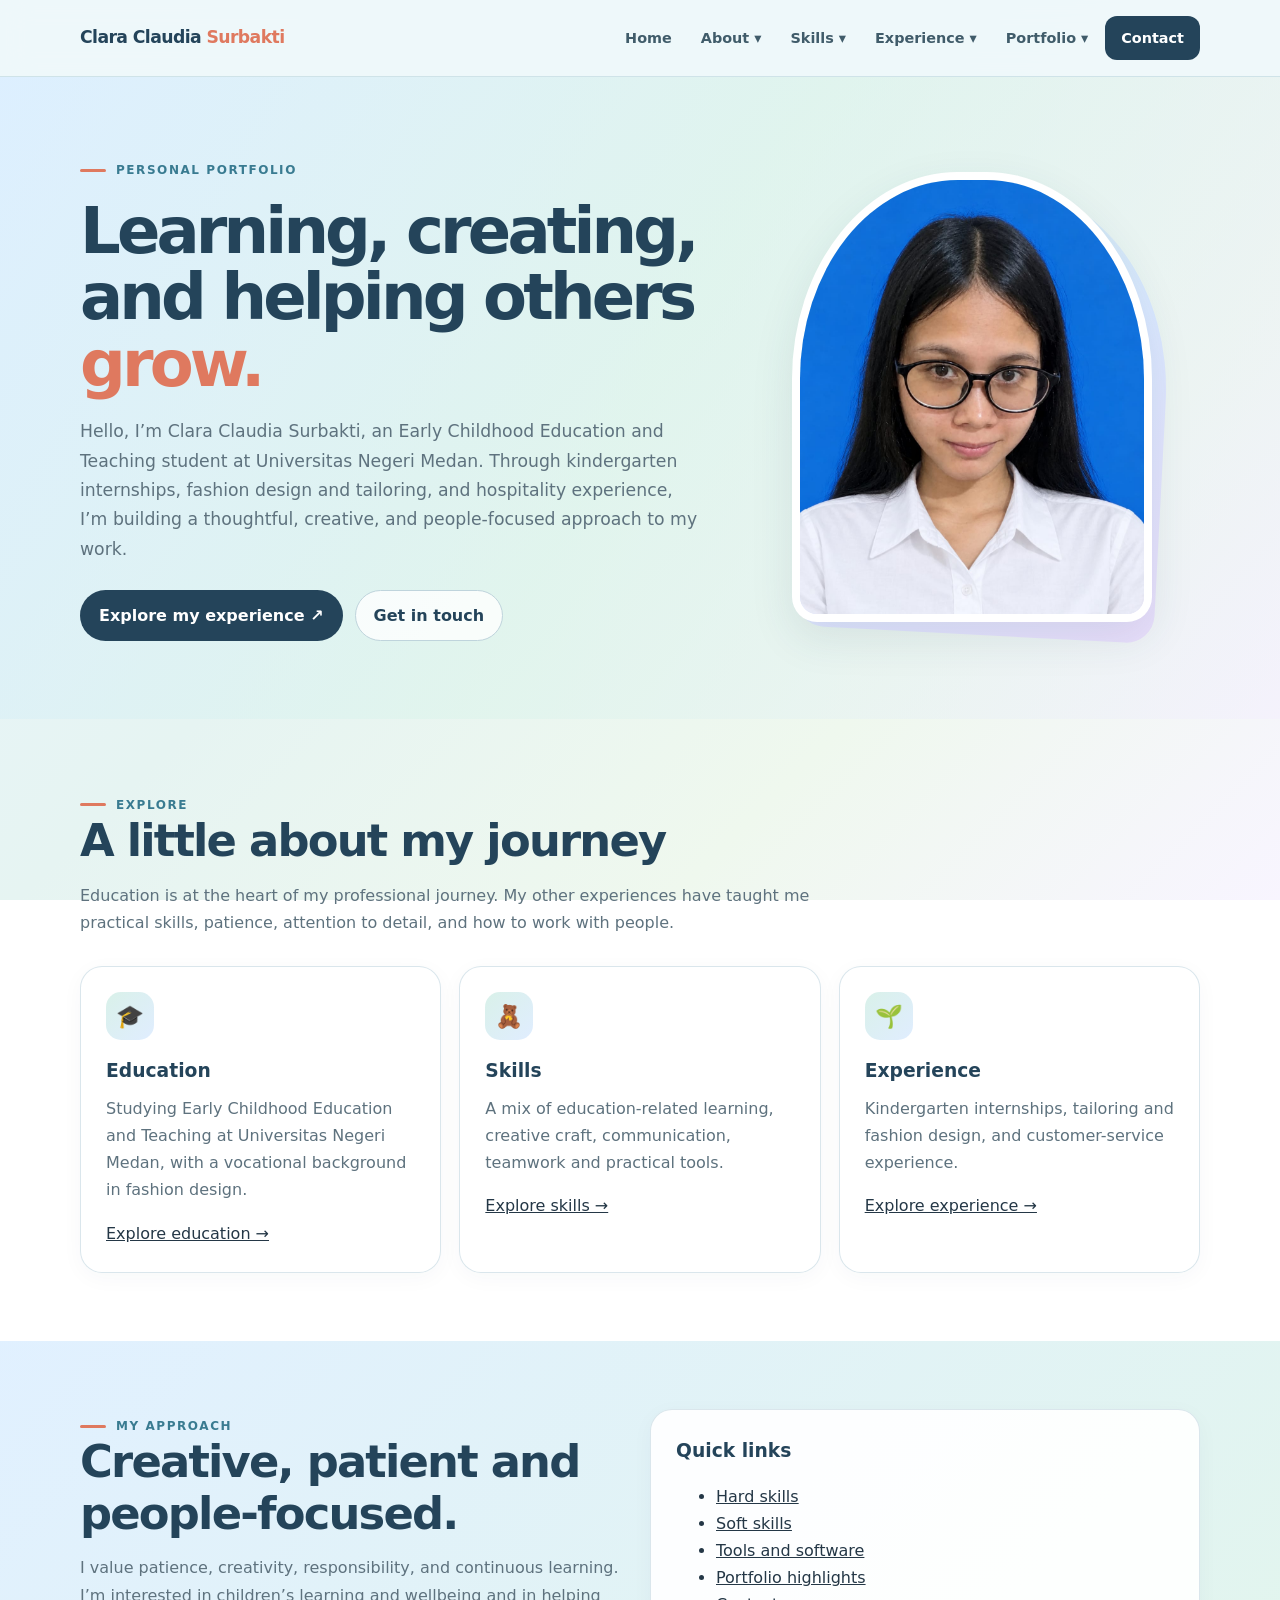
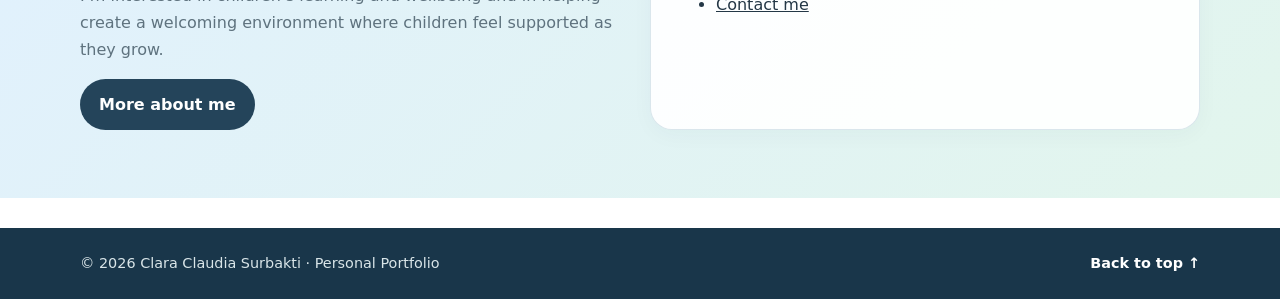
==== index.html @ 7f10f240 "Add files via upload" ====
<!doctype html>
<html lang="en">
  <head>
    <meta charset="utf-8" />
    <meta name="viewport" content="width=device-width, initial-scale=1" />
    <meta
      name="description"
      content="Portfolio of Clara Claudia Surbakti, Early Childhood Education student with kindergarten internship, fashion design, tailoring and hospitality experience."
    />
    <title>Clara Claudia Surbakti | Portfolio</title>
    <link rel="stylesheet" href="styles.css" />
  </head>
  <body>
    <header class="site-header">
      <div class="container nav-wrap">
        <a class="brand" href="index.html"
          >Clara Claudia <span>Surbakti</span></a
        >
        <button
          class="menu-toggle"
          aria-expanded="false"
          aria-label="Toggle navigation"
        >
          ☰ Menu
        </button>
        <nav class="nav-links" aria-label="Main navigation">
          <a href="index.html">Home</a>
          <div class="nav-item">
            <a href="about.html" aria-expanded="false">About ▾</a>
            <div class="dropdown">
              <a href="about.html">Personal Profile</a
              ><a href="education.html">Education</a
              ><a href="about.html#values">Interests &amp; Values</a>
            </div>
          </div>
          <div class="nav-item">
            <a href="skills.html" aria-expanded="false">Skills ▾</a>
            <div class="dropdown">
              <a href="hard-skills.html">Hard Skills</a
              ><a href="soft-skills.html">Soft Skills</a
              ><a href="tools.html">Tools &amp; Software</a>
            </div>
          </div>
          <div class="nav-item">
            <a href="experience.html" aria-expanded="false">Experience ▾</a>
            <div class="dropdown">
              <a href="experience.html#kindergarten">Kindergarten Internships</a
              ><a href="experience.html#fashion">Tailoring &amp; Fashion</a
              ><a href="experience.html#hospitality">Hospitality</a>
            </div>
          </div>
          <div class="nav-item">
            <a href="portfolio.html" aria-expanded="false">Portfolio ▾</a>
            <div class="dropdown">
              <a href="portfolio.html#education">Early Childhood Education</a
              ><a href="portfolio.html#fashion">Fashion &amp; Sewing</a
              ><a href="portfolio.html#service">Customer Service</a>
            </div>
          </div>
          <a class="nav-cta" href="contact.html">Contact</a>
        </nav>
      </div>
    </header>

    <main>
      <section class="hero">
        <div class="container hero-grid">
          <div>
            <div class="eyebrow">Personal portfolio</div>
            <h1>
              Learning, creating, and helping others
              <span class="highlight">grow.</span>
            </h1>
            <p class="hero-copy">
              Hello, I’m Clara Claudia Surbakti, an Early Childhood Education
              and Teaching student at Universitas Negeri Medan. Through
              kindergarten internships, fashion design and tailoring, and
              hospitality experience, I’m building a thoughtful, creative, and
              people-focused approach to my work.
            </p>
            <div class="actions">
              <a class="button primary" href="experience.html"
                >Explore my experience ↗</a
              ><a class="button secondary" href="contact.html">Get in touch</a>
            </div>
          </div>
          <div class="portrait-wrap">
            <div class="portrait-backdrop"></div>
            <img
              class="portrait"
              src="ProfileImage.jpeg"
              alt="Portrait of Clara Claudia Surbakti"
            />
          </div>
        </div>
      </section>
      <section class="page-section">
        <div class="container">
          <div class="section-head">
            <div class="eyebrow">Explore</div>
            <h2>A little about my journey</h2>
            <p>
              Education is at the heart of my professional journey. My other
              experiences have taught me practical skills, patience, attention
              to detail, and how to work with people.
            </p>
          </div>
          <div class="grid-3">
            <article class="card">
              <div class="icon">🎓</div>
              <h3>Education</h3>
              <p class="muted">
                Studying Early Childhood Education and Teaching at Universitas
                Negeri Medan, with a vocational background in fashion design.
              </p>
              <a href="education.html">Explore education →</a>
            </article>
            <article class="card">
              <div class="icon">🧸</div>
              <h3>Skills</h3>
              <p class="muted">
                A mix of education-related learning, creative craft,
                communication, teamwork and practical tools.
              </p>
              <a href="skills.html">Explore skills →</a>
            </article>
            <article class="card">
              <div class="icon">🌱</div>
              <h3>Experience</h3>
              <p class="muted">
                Kindergarten internships, tailoring and fashion design, and
                customer-service experience.
              </p>
              <a href="experience.html">Explore experience →</a>
            </article>
          </div>
        </div>
      </section>
      <section class="page-section tint-blue">
        <div class="container grid-2">
          <div>
            <div class="eyebrow">My approach</div>
            <h2>Creative, patient and people-focused.</h2>
            <p class="muted">
              I value patience, creativity, responsibility, and continuous
              learning. I’m interested in children’s learning and wellbeing and
              in helping create a welcoming environment where children feel
              supported as they grow.
            </p>
            <a class="button primary" href="about.html">More about me</a>
          </div>
          <div class="panel">
            <h3>Quick links</h3>
            <ul>
              <li><a href="hard-skills.html">Hard skills</a></li>
              <li><a href="soft-skills.html">Soft skills</a></li>
              <li><a href="tools.html">Tools and software</a></li>
              <li><a href="portfolio.html">Portfolio highlights</a></li>
              <li><a href="contact.html">Contact me</a></li>
            </ul>
          </div>
        </div>
      </section>
    </main>
    <footer class="site-footer">
      <div class="container footer-wrap">
        <p>
          © <span data-year></span> Clara Claudia Surbakti · Personal Portfolio
        </p>
        <a href="index.html">Back to top ↑</a>
      </div>
    </footer>
    <script src="script.js"></script>
  </body>
</html>
---- styles.css ----
:root{--ink:#243746;--navy:#24445a;--blue:#397b91;--teal:#cdebe5;--mint:#e7f4ef;--peach:#ffcfb8;--coral:#df795f;--lilac:#e9e2f6;--cream:#f8fbfd;--white:#fff;--muted:#5e727e;--line:#dce7ec;--shadow:0 16px 44px rgba(36,68,90,.10);--radius:22px}
*{box-sizing:border-box}html{scroll-behavior:smooth}body{margin:0;color:var(--ink);font:16px/1.7 Inter,ui-sans-serif,system-ui,-apple-system,BlinkMacSystemFont,"Segoe UI",sans-serif;background:linear-gradient(135deg,#e8f4ff 0%,#e6f4f2 42%,#eff8ee 72%,#f8f5ff 100%);background-attachment:fixed}
a{color:inherit}img{max-width:100%;display:block}button,input,textarea{font:inherit}.container{width:min(1120px,calc(100% - 36px));margin:auto}
.site-header{position:sticky;top:0;z-index:50;background:rgba(239,248,250,.96);backdrop-filter:blur(14px);border-bottom:1px solid rgba(205,225,231,.9)}
.nav-wrap{min-height:76px;display:flex;align-items:center;justify-content:space-between;gap:20px}.brand{text-decoration:none;color:var(--navy);font-weight:850;font-size:1.08rem;letter-spacing:-.035em;white-space:nowrap}.brand span{color:var(--coral)}
.nav-links{display:flex;align-items:center;gap:5px}.nav-links>a,.nav-item>a{display:block;padding:10px 12px;text-decoration:none;color:#405c6a;font-size:.9rem;font-weight:750;border-radius:12px}.nav-links>a:hover,.nav-item>a:hover,.nav-item:focus-within>a{color:var(--coral);background:#fff}
.nav-item{position:relative}.dropdown{display:none;position:absolute;top:100%;left:0;min-width:210px;padding:8px;background:#fff;border:1px solid var(--line);border-radius:15px;box-shadow:var(--shadow);z-index:70}.dropdown a{display:block;text-decoration:none;padding:9px 12px;border-radius:9px;font-size:.9rem;color:var(--ink)}.dropdown a:hover,.dropdown a:focus{background:var(--mint);color:var(--navy)}.nav-item:hover .dropdown,.nav-item:focus-within .dropdown,.nav-item.open .dropdown{display:block}
.nav-cta{background:var(--navy)!important;color:#fff!important;padding-inline:16px!important}.nav-cta:hover{background:var(--blue)!important}
.menu-toggle{display:none;border:1px solid var(--line);border-radius:12px;background:#fff;color:var(--navy);padding:9px 12px;cursor:pointer}
.hero{padding:76px 0 78px;background:linear-gradient(120deg,rgba(216,237,255,.7),rgba(220,244,235,.62),rgba(243,237,255,.45))}.hero-grid{display:grid;grid-template-columns:1.15fr .85fr;gap:45px;align-items:center}.eyebrow{display:inline-flex;align-items:center;gap:10px;text-transform:uppercase;letter-spacing:.13em;font-size:.75rem;font-weight:850;color:var(--blue)}.eyebrow:before{content:"";width:26px;height:3px;border-radius:4px;background:var(--coral)}
h1,h2,h3,p{margin-top:0}h1{color:var(--navy);font-size:clamp(2.7rem,5vw,4.6rem);line-height:1.04;letter-spacing:-.06em;margin:17px 0 20px}h1 .highlight{color:var(--coral)}h2{color:var(--navy);font-size:clamp(1.8rem,3.5vw,2.8rem);line-height:1.15;letter-spacing:-.04em;margin-bottom:15px}h3{color:var(--navy);margin-bottom:8px}.hero-copy,.muted{color:var(--muted)}.hero-copy{font-size:1.08rem;max-width:650px}
.portrait-wrap{position:relative;max-width:360px;width:100%;justify-self:center}.portrait-backdrop{position:absolute;inset:15px -13px -13px 15px;background:linear-gradient(145deg,#c6e9e5,#d9e8ff,#e9defb);border-radius:46% 46% 28px 28px;transform:rotate(3deg)}.portrait{position:relative;width:100%;aspect-ratio:4/5;object-fit:cover;object-position:center;border-radius:46% 46% 25px 25px;border:8px solid white;box-shadow:var(--shadow);background:#f1e9df}.portrait-fallback{display:flex;align-items:center;justify-content:center;text-align:center;padding:30px;color:var(--navy);font-weight:700}
.actions{display:flex;flex-wrap:wrap;gap:12px;margin-top:26px}.button{display:inline-flex;align-items:center;justify-content:center;min-height:46px;padding:11px 18px;border-radius:999px;text-decoration:none;border:1px solid transparent;font-weight:780;cursor:pointer}.primary{background:var(--navy);color:#fff}.primary:hover{background:var(--blue)}.secondary{border-color:#bfd4dc;background:rgba(255,255,255,.8);color:var(--navy)}.button:hover{transform:translateY(-1px)}
section.page-section{padding:68px 0}.section-head{max-width:760px;margin-bottom:30px}.section-head p{color:var(--muted)}
.grid-2{display:grid;grid-template-columns:repeat(2,minmax(0,1fr));gap:20px}.grid-3{display:grid;grid-template-columns:repeat(3,minmax(0,1fr));gap:18px}.panel,.card{padding:25px;background:rgba(255,255,255,.92);border:1px solid rgba(216,229,235,.95);border-radius:var(--radius);box-shadow:0 5px 22px rgba(36,68,90,.035)}.icon{width:48px;height:48px;border-radius:15px;display:grid;place-items:center;font-size:1.4rem;margin-bottom:15px;background:linear-gradient(135deg,#d9f1e9,#e0edff)}.tag-list{display:flex;flex-wrap:wrap;gap:8px;padding:0;margin:12px 0 0;list-style:none}.tag-list li{border-radius:10px;padding:6px 10px;font-size:.86rem;font-weight:650;color:#345766;background:#e3f4ef}.tint-blue{background:linear-gradient(135deg,rgba(218,237,255,.82),rgba(222,244,234,.88))}.tint-lilac{background:linear-gradient(135deg,rgba(231,244,239,.82),rgba(239,235,252,.62))}
.page-hero{padding:55px 0 38px}.breadcrumbs{font-size:.88rem;color:var(--muted);margin-bottom:15px}.breadcrumbs a{color:var(--blue)}.page-hero h1{font-size:clamp(2.3rem,4vw,3.7rem);margin:10px 0}.timeline{display:grid;gap:16px}.timeline-item{display:grid;grid-template-columns:55px 1fr;gap:18px;padding:23px;background:rgba(255,255,255,.93);border:1px solid var(--line);border-radius:var(--radius)}.timeline-icon{height:52px;width:52px;display:grid;place-items:center;background:var(--teal);border-radius:16px;font-size:1.4rem}
.contact-grid{display:grid;grid-template-columns:.9fr 1.1fr;gap:22px;align-items:start}.contact-card{border-radius:var(--radius);background:linear-gradient(145deg,#24445a,#326b80);color:white;padding:28px;box-shadow:var(--shadow)}.contact-card h2,.contact-card h3{color:white}.contact-card p{color:#d6e8ee}.contact-detail{border-top:1px solid rgba(255,255,255,.2);padding:13px 0}.contact-detail span{display:block;color:#c7e0e8;font-size:.8rem}.contact-detail a{color:#fff;overflow-wrap:anywhere}.contact-form{display:grid;gap:14px}.contact-form label{font-weight:750;font-size:.9rem;color:var(--navy)}input,textarea{display:block;width:100%;margin-top:6px;padding:12px 13px;border:1px solid #cfdfdf;border-radius:12px;background:white;color:var(--ink)}textarea{min-height:125px;resize:vertical}.form-note{font-size:.83rem;color:var(--muted)}
.site-footer{background:#19364a;color:#d9e5e8;padding:23px 0;font-size:.9rem;margin-top:30px}.footer-wrap{display:flex;justify-content:space-between;align-items:center;gap:14px;flex-wrap:wrap}.footer-wrap p{margin:0}.footer-wrap a{color:white;text-decoration:none;font-weight:700}
@media(max-width:980px){.nav-wrap{flex-wrap:wrap;padding:10px 0}.menu-toggle{display:block}.nav-links{display:none;flex-basis:100%;align-items:stretch;flex-direction:column;padding:8px 0 12px}.nav-links.open{display:flex}.nav-item>a,.nav-links>a{padding:11px}.dropdown{position:static;box-shadow:none;border-radius:10px;margin:0 0 5px 12px;min-width:0}.nav-item:hover .dropdown{display:none}.nav-item.open .dropdown,.nav-item:focus-within .dropdown{display:block}.hero-grid{gap:28px}.grid-3{grid-template-columns:repeat(2,minmax(0,1fr))}}
@media(max-width:680px){.hero{padding:48px 0 55px}.hero-grid,.grid-2,.grid-3,.contact-grid{grid-template-columns:1fr}.hero-grid{gap:25px}.portrait-wrap{max-width:270px}.page-section{padding:48px 0}.timeline-item{grid-template-columns:1fr}.footer-wrap{align-items:flex-start;flex-direction:column}.brand{font-size:1rem}}
:focus-visible{outline:3px solid var(--coral);outline-offset:3px}

/* Persistent bilingual language switch */
.language-toggle{position:fixed;right:18px;bottom:18px;z-index:2000;border:2px solid #fff;border-radius:999px;padding:12px 17px;background:#24445a;color:#fff;font-weight:800;box-shadow:0 8px 28px rgba(25,54,74,.25);cursor:pointer;letter-spacing:.01em}
.language-toggle:hover{background:#397b91;transform:translateY(-2px)}
.language-toggle:focus-visible{outline:3px solid #df795f;outline-offset:3px}
@media(max-width:680px){.language-toggle{right:12px;bottom:12px;padding:10px 13px;font-size:.84rem}}

@media(max-width:980px){.nav-links .nav-item .dropdown{display:none}.nav-links .nav-item.open .dropdown{display:block}.nav-links .nav-item:hover .dropdown{display:none}.nav-links .nav-item.open:hover .dropdown{display:block}}
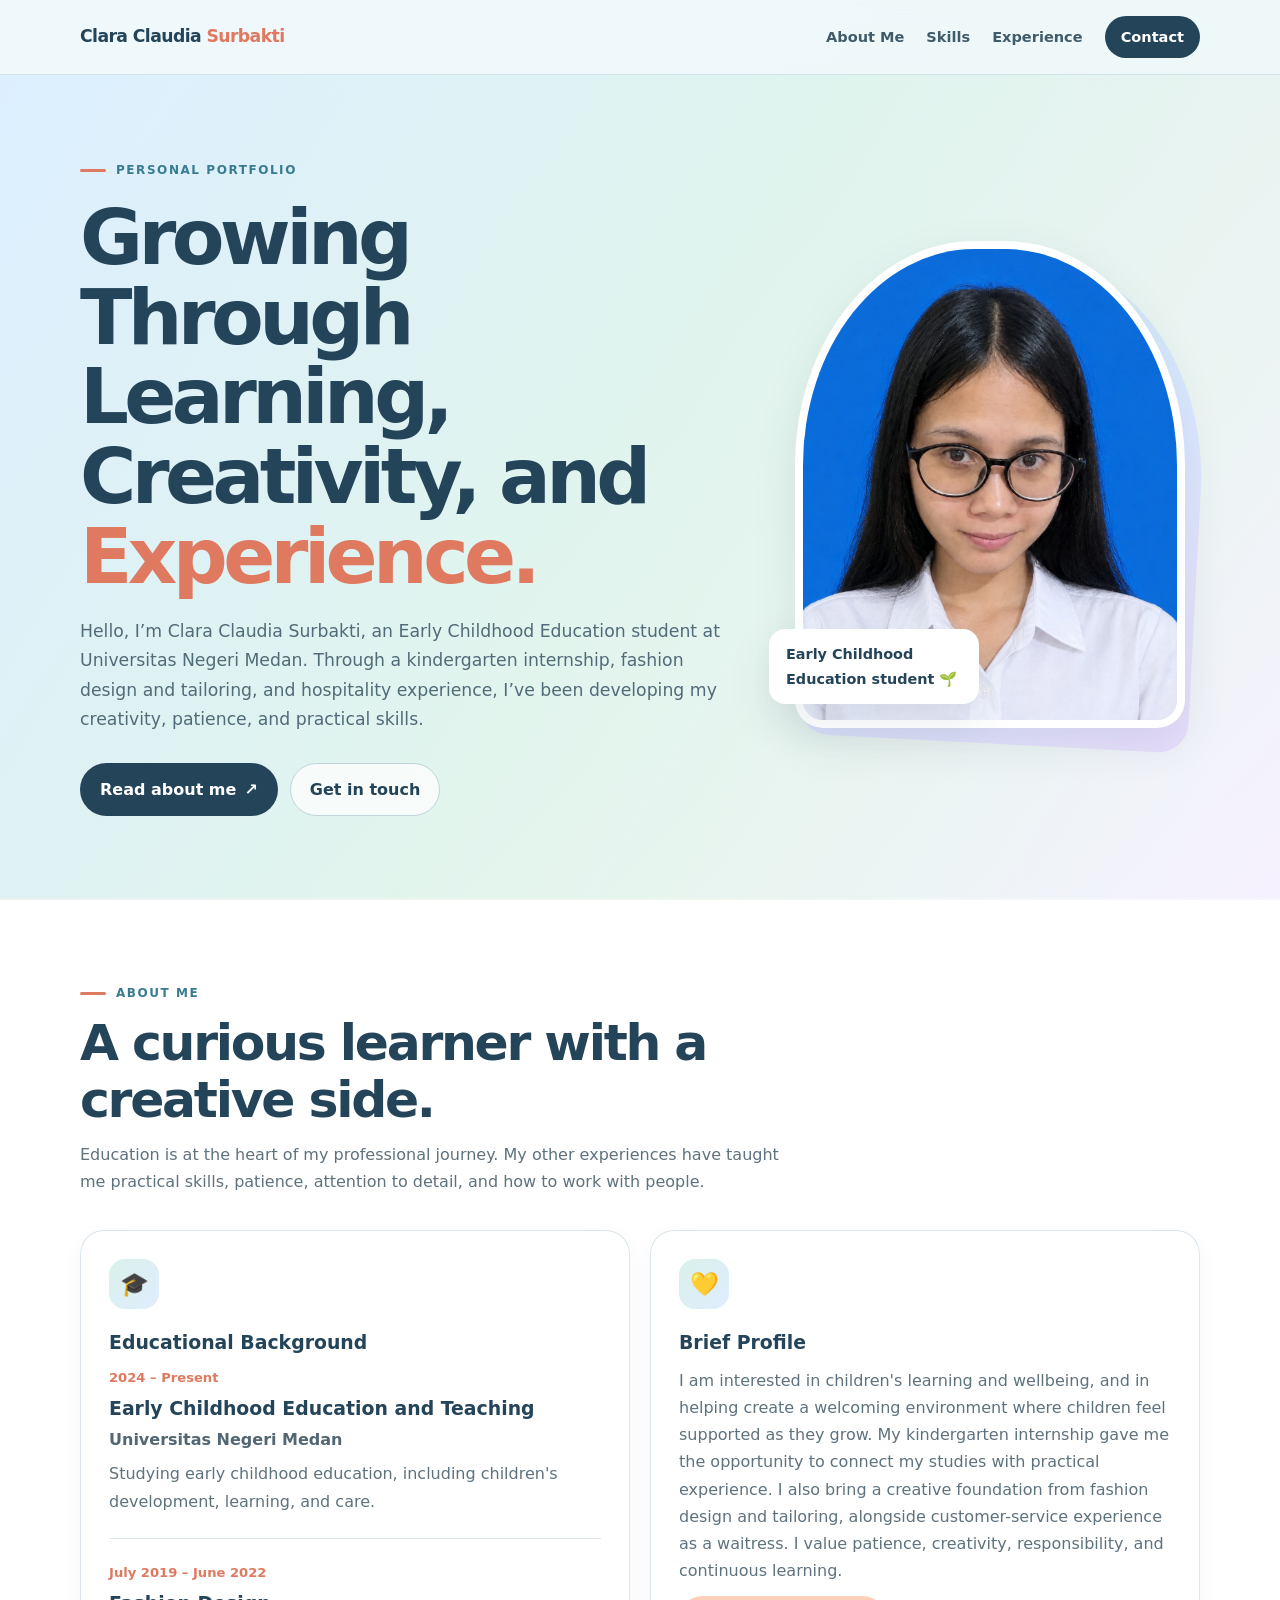
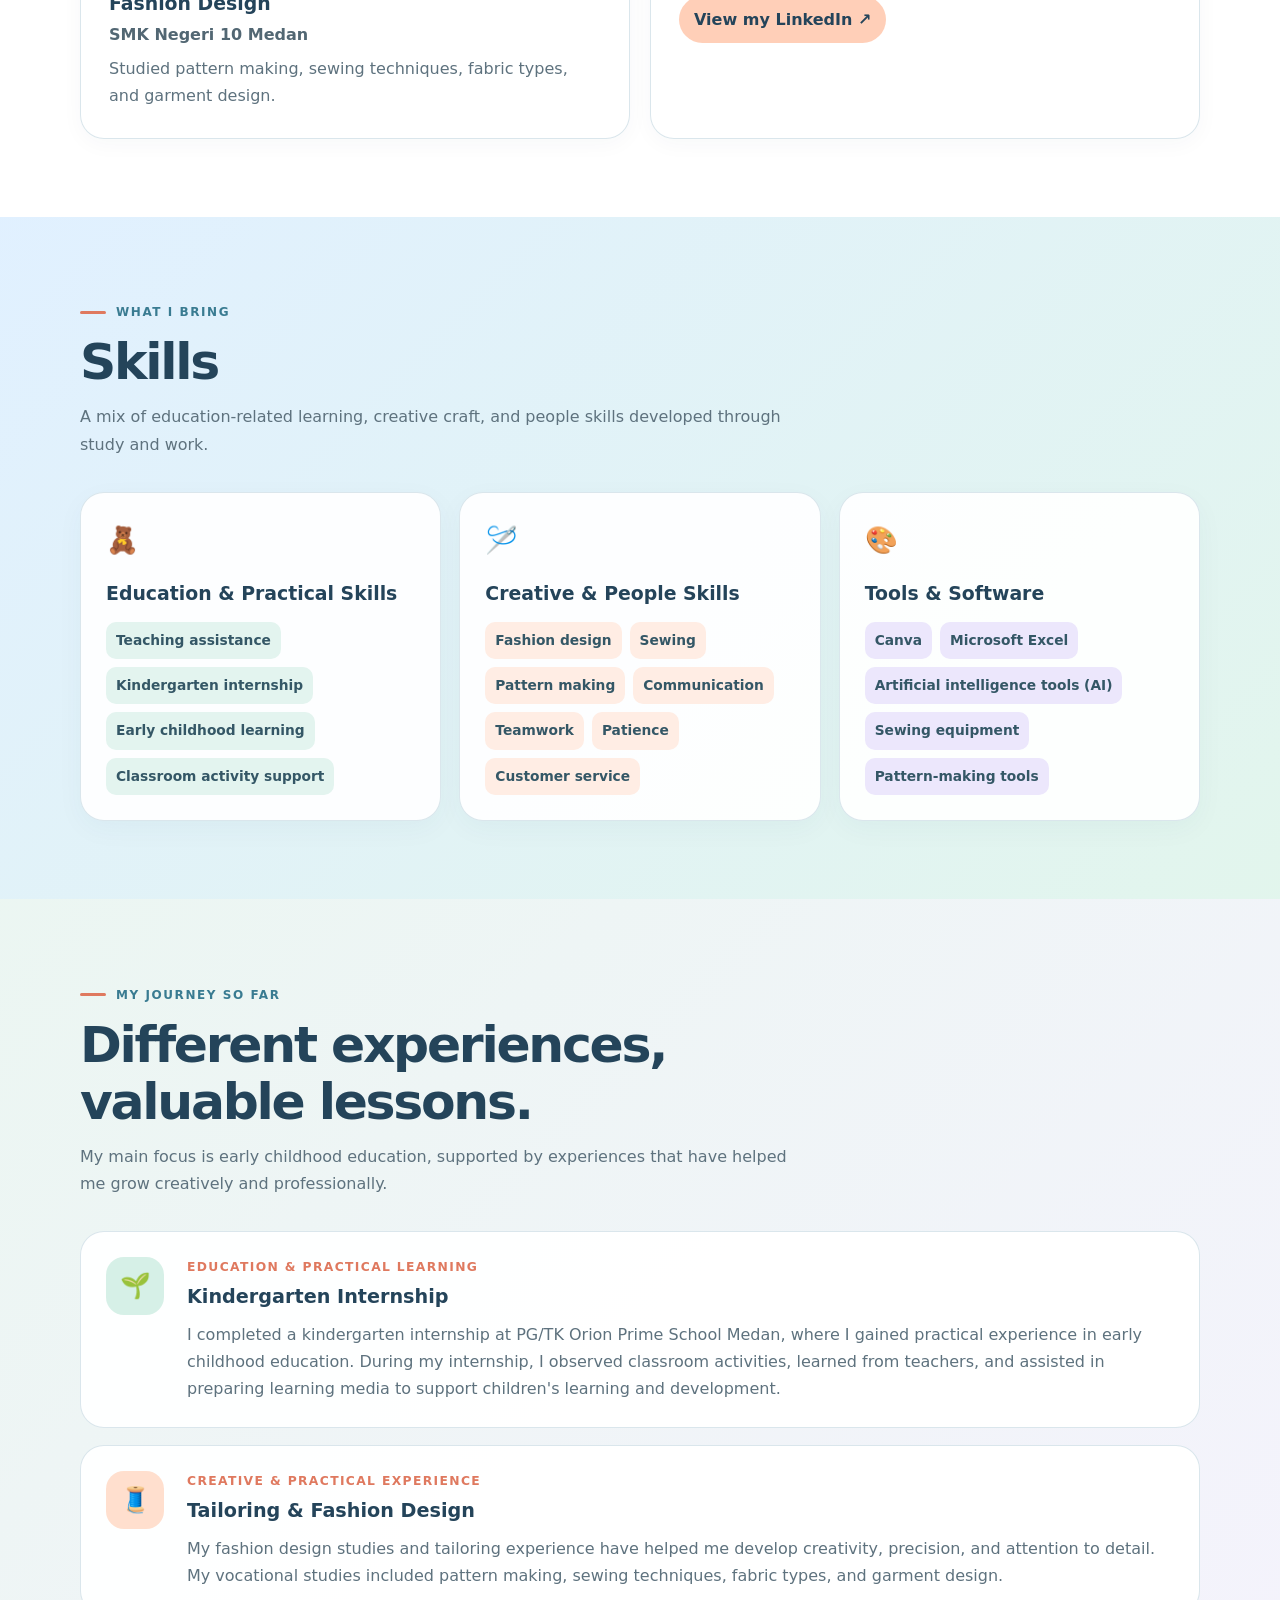
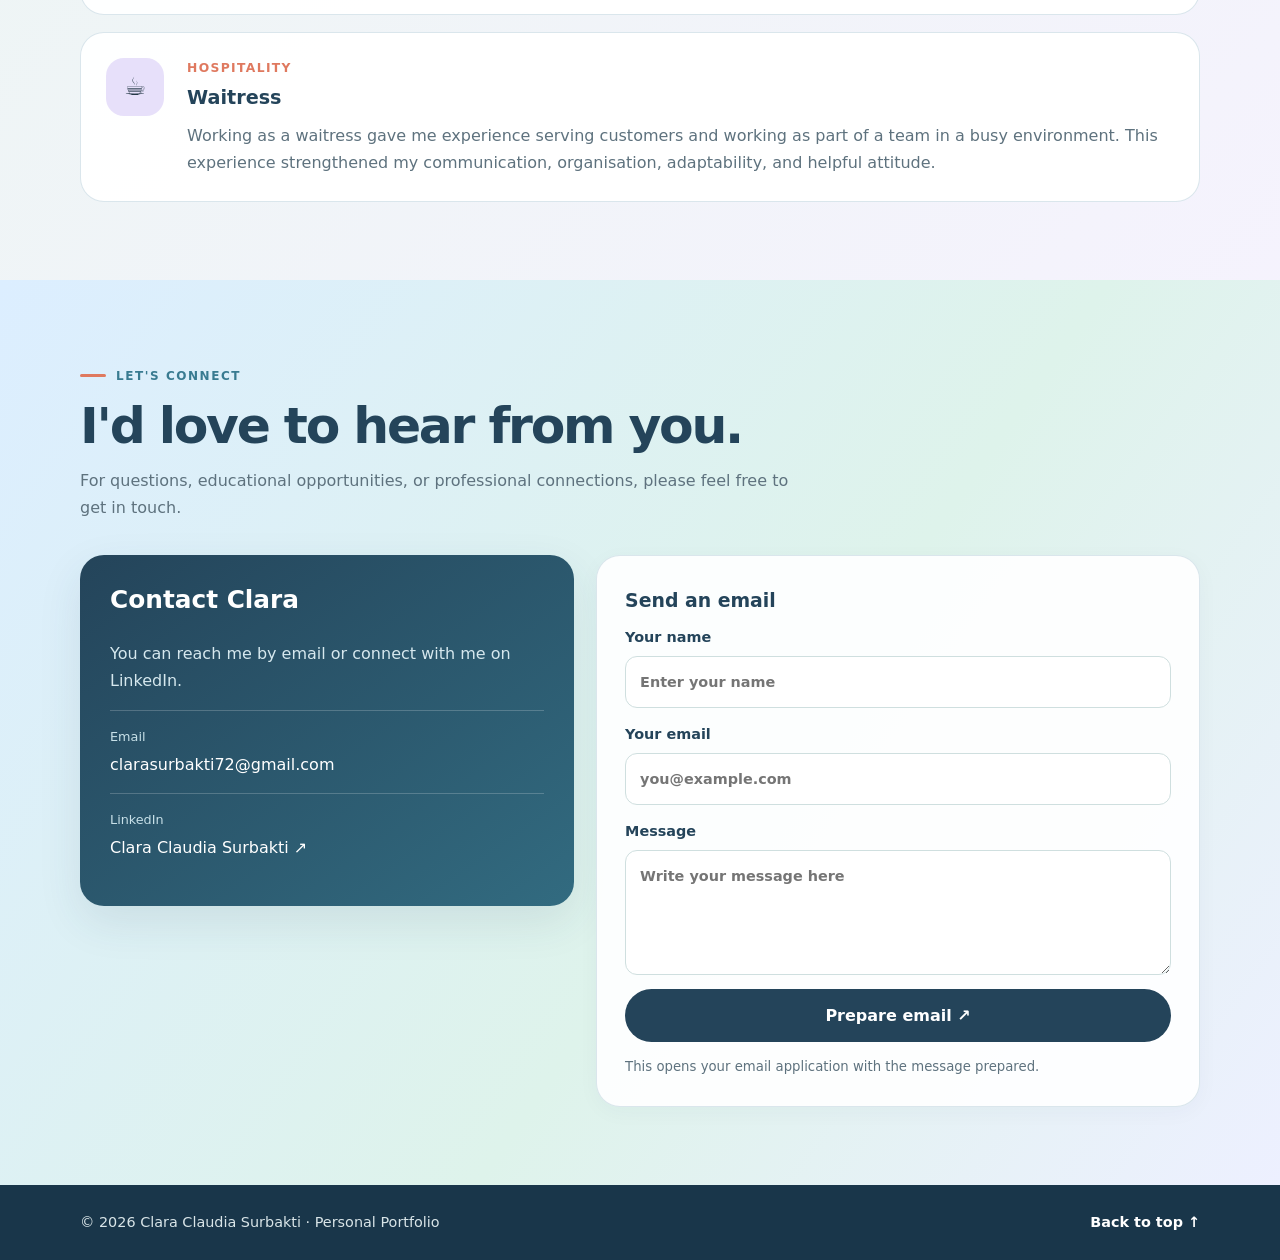
==== commit e5aad296: "Add files via upload" ====
--- a/index.html
+++ b/index.html
@@ -1,175 +1,392 @@
-<!doctype html>
+<!DOCTYPE html>
 <html lang="en">
-  <head>
-    <meta charset="utf-8" />
-    <meta name="viewport" content="width=device-width, initial-scale=1" />
-    <meta
-      name="description"
-      content="Portfolio of Clara Claudia Surbakti, Early Childhood Education student with kindergarten internship, fashion design, tailoring and hospitality experience."
-    />
-    <title>Clara Claudia Surbakti | Portfolio</title>
-    <link rel="stylesheet" href="styles.css" />
-  </head>
-  <body>
-    <header class="site-header">
-      <div class="container nav-wrap">
-        <a class="brand" href="index.html"
-          >Clara Claudia <span>Surbakti</span></a
-        >
-        <button
-          class="menu-toggle"
-          aria-expanded="false"
-          aria-label="Toggle navigation"
-        >
-          ☰ Menu
-        </button>
-        <nav class="nav-links" aria-label="Main navigation">
-          <a href="index.html">Home</a>
-          <div class="nav-item">
-            <a href="about.html" aria-expanded="false">About ▾</a>
-            <div class="dropdown">
-              <a href="about.html">Personal Profile</a
-              ><a href="education.html">Education</a
-              ><a href="about.html#values">Interests &amp; Values</a>
-            </div>
+<head>
+  <meta charset="UTF-8">
+  <meta name="viewport" content="width=device-width, initial-scale=1">
+  <meta name="description" content="Portfolio of Clara Claudia Surbakti, an Early Childhood Education student with kindergarten internship experience, fashion design and sewing skills, and customer service experience.">
+  <meta name="theme-color" content="#dceef8">
+  <title>Clara Claudia Surbakti | Portfolio</title>
+  <style>
+    :root {
+      --ink: #243746;
+      --navy: #24445a;
+      --blue: #397b91;
+      --teal: #cdebe5;
+      --mint: #e7f4ef;
+      --peach: #ffcfb8;
+      --coral: #df795f;
+      --lilac: #e9e2f6;
+      --cream: #f8fbfd;
+      --paper: #ffffff;
+      --muted: #5e727e;
+      --line: #dce7ec;
+      --shadow: 0 16px 44px rgba(36, 68, 90, .10);
+      --radius: 24px;
+    }
+    * { box-sizing: border-box; }
+    html { scroll-behavior: smooth; scroll-padding-top: 90px; }
+    body {
+      margin: 0; color: var(--ink);
+      font: 16px/1.7 Inter, ui-sans-serif, system-ui, -apple-system, BlinkMacSystemFont, "Segoe UI", sans-serif;
+      background: linear-gradient(135deg, #e8f4ff 0%, #e6f4f2 42%, #eff8ee 72%, #f8f5ff 100%);
+      background-attachment: fixed;
+    }
+    img { max-width: 100%; display: block; }
+    a { color: inherit; }
+    button, input, textarea { font: inherit; }
+    .container { width: min(1120px, calc(100% - 40px)); margin-inline: auto; }
+    .site-header {
+      position: sticky; top: 0; z-index: 50;
+      background: rgba(239, 248, 250, .93); backdrop-filter: blur(14px);
+      border-bottom: 1px solid rgba(205, 225, 231, .9);
+    }
+    .nav-wrap { min-height: 74px; display: flex; align-items: center; justify-content: space-between; gap: 22px; }
+    .brand { text-decoration: none; color: var(--navy); font-weight: 850; font-size: 1.08rem; letter-spacing: -.035em; }
+    .brand span { color: var(--coral); }
+    .nav-links { display: flex; align-items: center; gap: 22px; }
+    .nav-links a { color: #405c6a; text-decoration: none; font-size: .91rem; font-weight: 750; }
+    .nav-links a:hover { color: var(--coral); }
+    .nav-links .nav-cta { background: var(--navy); color: white; padding: 9px 16px; border-radius: 999px; }
+    .menu-toggle { display: none; border: 1px solid var(--line); border-radius: 12px; background: white; color: var(--navy); padding: 9px 12px; cursor: pointer; }
+    .hero { padding: 78px 0 82px; background: linear-gradient(120deg, rgba(216,237,255,.7), rgba(220,244,235,.62), rgba(243,237,255,.45)); }
+    .hero-grid { display: grid; grid-template-columns: minmax(0, 1.15fr) minmax(250px, .75fr); grid-template-areas: "heading portrait" "intro portrait"; gap: 0 56px; align-items: center; }
+    .hero-heading { grid-area: heading; align-self: end; }
+    .hero-intro { grid-area: intro; align-self: start; }
+    .hero-grid .portrait-wrap { grid-area: portrait; }
+    .eyebrow { display: inline-flex; align-items: center; gap: 10px; text-transform: uppercase; letter-spacing: .13em; font-size: .75rem; font-weight: 850; color: var(--blue); }
+    .eyebrow::before { content: ""; width: 26px; height: 3px; border-radius: 4px; background: var(--coral); }
+    h1, h2, h3, p { margin-top: 0; }
+    h1 { color: var(--navy); font-size: clamp(2.65rem, 6vw, 4.8rem); line-height: 1.04; letter-spacing: -.06em; margin: 17px 0 20px; max-width: 700px; }
+    h1 .highlight { color: var(--coral); }
+    .hero-copy { color: #526b78; max-width: 640px; font-size: 1.08rem; }
+    .hero-actions { display: flex; flex-wrap: wrap; gap: 12px; margin-top: 28px; }
+    .button { display: inline-flex; align-items: center; justify-content: center; gap: 8px; min-height: 48px; padding: 12px 19px; border-radius: 999px; text-decoration: none; border: 1px solid transparent; font-weight: 780; cursor: pointer; transition: transform .18s, background .18s; }
+    .button:hover { transform: translateY(-2px); }
+    .button-primary { background: var(--navy); color: white; }
+    .button-primary:hover { background: var(--blue); }
+    .button-secondary { border-color: #bfd4dc; background: rgba(255,255,255,.75); color: var(--navy); }
+    .portrait-wrap { position: relative; max-width: 390px; width: 100%; justify-self: center; }
+    .portrait-backdrop { position: absolute; inset: 16px -15px -15px 16px; background: linear-gradient(145deg, #c6e9e5, #d9e8ff, #e9defb); border-radius: 46% 46% 30px 30px; transform: rotate(3deg); }
+    .portrait { position: relative; width: 100%; aspect-ratio: 4/5; object-fit: cover; object-position: center; border-radius: 46% 46% 28px 28px; border: 8px solid white; box-shadow: var(--shadow); background: #f1e9df; }
+    .portrait-fallback { display: none; align-items: center; justify-content: center; text-align: center; padding: 24px; color: var(--navy); }
+    .photo-note { position: absolute; left: -26px; bottom: 24px; background: white; color: var(--navy); border-radius: 16px; padding: 13px 17px; box-shadow: var(--shadow); font-weight: 800; font-size: .9rem; max-width: 210px; }
+    section { padding: 78px 0; }
+    .section-head { max-width: 720px; margin-bottom: 34px; }
+    .section-head h2 { color: var(--navy); font-size: clamp(2rem, 4.3vw, 3.15rem); line-height: 1.13; letter-spacing: -.045em; margin: 12px 0; }
+    .section-head p { color: var(--muted); margin-bottom: 0; }
+    .about-grid { display: grid; grid-template-columns: 1fr 1fr; gap: 20px; }
+    .panel { padding: 28px; background: rgba(255,255,255,.91); border: 1px solid rgba(216,229,235,.95); border-radius: var(--radius); box-shadow: 0 5px 22px rgba(36,68,90,.035); }
+    .panel h3, .skill-card h3 { color: var(--navy); margin-bottom: 9px; font-size: 1.18rem; }
+    .panel p { color: var(--muted); margin-bottom: 0; }
+    .mini-icon { width: 50px; height: 50px; border-radius: 16px; display: grid; place-items: center; font-size: 1.45rem; margin-bottom: 17px; background: linear-gradient(135deg, #d9f1e9, #e0edff); }
+    .education-item + .education-item { border-top: 1px solid var(--line); margin-top: 23px; padding-top: 23px; }
+    .education-item .date { color: var(--coral); font-size: .82rem; font-weight: 850; }
+    .education-item h3 { margin: 3px 0 2px; }
+    .education-item .institution { font-weight: 700; color: #526773; margin-bottom: 7px; }
+    .skills-section { background: linear-gradient(135deg, rgba(218,237,255,.82), rgba(222,244,234,.88)); }
+    .skills-grid { display: grid; grid-template-columns: repeat(3, 1fr); gap: 18px; }
+    .skill-card { background: rgba(255,255,255,.92); border: 1px solid rgba(216,229,235,.95); border-radius: var(--radius); padding: 25px; box-shadow: 0 8px 28px rgba(36,68,90,.04); }
+    .skill-icon { font-size: 1.65rem; margin-bottom: 14px; }
+    .tags { display: flex; flex-wrap: wrap; gap: 8px; padding: 0; margin: 13px 0 0; list-style: none; }
+    .tags li { border-radius: 10px; padding: 7px 10px; font-size: .86rem; font-weight: 650; color: #345766; background: #e3f4ef; }
+    .skill-card:nth-child(2) .tags li { background: #ffede4; }
+    .skill-card:nth-child(3) .tags li { background: #ece7fc; }
+    .experience-section { background: linear-gradient(135deg, rgba(231,244,239,.82), rgba(239,235,252,.62)); }
+    .timeline { display: grid; gap: 17px; }
+    .experience-card { display: grid; grid-template-columns: 62px 1fr; gap: 19px; padding: 25px; border: 1px solid rgba(216,229,235,.95); border-radius: var(--radius); background: rgba(255,255,255,.94); }
+    .experience-icon { width: 58px; height: 58px; display: grid; place-items: center; border-radius: 18px; font-size: 1.55rem; background: #d6f0e7; }
+    .experience-card:nth-child(2) .experience-icon { background: #ffdfce; }
+    .experience-card:nth-child(3) .experience-icon { background: #e7e0fa; }
+    .type { color: var(--coral); font-size: .77rem; font-weight: 850; text-transform: uppercase; letter-spacing: .11em; }
+    .experience-card h3 { color: var(--navy); margin: 3px 0 7px; font-size: 1.2rem; }
+    .experience-card p { color: var(--muted); margin-bottom: 0; }
+    .contact-section { background: linear-gradient(125deg, #dceeff, #def3eb 58%, #edf0ff); }
+    .contact-grid { display: grid; grid-template-columns: .9fr 1.1fr; gap: 22px; align-items: start; }
+    .contact-card { border-radius: var(--radius); background: linear-gradient(145deg, #24445a, #326b80); color: white; padding: 30px; box-shadow: var(--shadow); }
+    .contact-card h3 { font-size: 1.55rem; line-height: 1.2; }
+    .contact-card > p { color: #d6e8ee; }
+    .contact-detail { border-top: 1px solid rgba(255,255,255,.2); padding: 15px 0; }
+    .contact-detail span { display: block; color: #c7e0e8; font-size: .8rem; margin-bottom: 3px; }
+    .contact-detail a { color: white; text-decoration: none; overflow-wrap: anywhere; }
+    .contact-detail a:hover { text-decoration: underline; }
+    .linkedin-link { display: inline-flex; margin-top: 12px; color: var(--navy); background: var(--peach); border-radius: 999px; padding: 10px 15px; font-weight: 800; text-decoration: none; }
+    .contact-form { display: grid; gap: 14px; }
+    label { color: var(--navy); font-weight: 750; font-size: .9rem; }
+    input, textarea { display: block; width: 100%; margin-top: 6px; padding: 13px 14px; border: 1px solid #cfdfdf; border-radius: 12px; background: white; color: var(--ink); }
+    input:focus, textarea:focus { outline: 3px solid rgba(57,123,145,.2); border-color: var(--blue); }
+    textarea { min-height: 125px; resize: vertical; }
+    .form-note { color: var(--muted); font-size: .83rem; margin: 0; }
+    .site-footer { background: #19364a; color: #d9e5e8; padding: 25px 0; font-size: .9rem; }
+    .footer-wrap { display: flex; justify-content: space-between; align-items: center; gap: 14px; flex-wrap: wrap; }
+    .footer-wrap p { margin: 0; }
+    .footer-wrap a { color: white; text-decoration: none; font-weight: 700; }
+    :focus-visible { outline: 3px solid var(--coral); outline-offset: 3px; }
+    @media (max-width: 850px) {
+      .hero-grid { grid-template-columns: minmax(0, 1.15fr) minmax(220px, .75fr); gap: 0 30px; }
+      .skills-grid { grid-template-columns: 1fr 1fr; }
+      .skill-card:last-child { grid-column: 1 / -1; }
+      .contact-grid { grid-template-columns: 1fr; }
+    }
+    @media (max-width: 680px) {
+      .container { width: min(100% - 30px, 1120px); }
+      .nav-wrap { min-height: 68px; }
+      .menu-toggle { display: inline-flex; gap: 8px; align-items: center; }
+      .nav-links { display: none; position: absolute; left: 0; right: 0; top: 68px; background: #eff8fa; padding: 12px 20px 20px; border-bottom: 1px solid var(--line); flex-direction: column; align-items: stretch; gap: 0; }
+      .nav-links.open { display: flex; }
+      .nav-links a { padding: 12px 8px; }
+      .nav-links .nav-cta { text-align: center; margin-top: 7px; }
+      .hero { padding: 52px 0 60px; }
+      .hero-grid { grid-template-columns: minmax(0, 1.15fr) minmax(0, .85fr); grid-template-areas: "heading portrait" "intro intro"; gap: 20px 14px; align-items: center; }
+      .hero-heading { min-width: 0; }
+      .hero-heading .eyebrow { font-size: .61rem; letter-spacing: .09em; gap: 6px; }
+      .hero-heading .eyebrow::before { width: 16px; }
+      h1 { font-size: clamp(1.45rem, 6.4vw, 2.25rem); line-height: 1.08; letter-spacing: -.045em; margin: 11px 0 0; overflow-wrap: anywhere; }
+      .hero-copy { font-size: .98rem; margin-bottom: 0; }
+      .hero-intro { grid-area: intro; }
+      .hero-actions { margin-top: 19px; }
+      .hero-actions .button { padding: 11px 15px; min-height: 44px; font-size: .9rem; }
+      .portrait-wrap { width: 100%; max-width: 240px; justify-self: end; }
+      .portrait { aspect-ratio: 4 / 4.7; border-width: 5px; border-radius: 42% 42% 22px 22px; }
+      .portrait-backdrop { inset: 8px -6px -7px 8px; border-radius: 42% 42% 22px 22px; }
+      .photo-note { left: -17px; bottom: 17px; padding: 6px 8px; font-size: .58rem; line-height: 1.2; max-width: 125px; border-radius: 8px; }
+      section { padding: 60px 0; }
+      .about-grid, .skills-grid { grid-template-columns: 1fr; }
+      .skill-card:last-child { grid-column: auto; }
+      .panel, .skill-card, .contact-card { padding: 23px; }
+      .experience-card { grid-template-columns: 1fr; gap: 12px; padding: 22px; }
+      .footer-wrap { align-items: flex-start; flex-direction: column; }
+    }
+    @media (max-width: 380px) {
+      .hero-grid { grid-template-columns: minmax(0, 1.08fr) minmax(0, .92fr); gap: 16px 9px; }
+      .hero-heading .eyebrow { font-size: .56rem; }
+      h1 { font-size: clamp(1.35rem, 6.1vw, 1.65rem); }
+      .photo-note { left: -5px; bottom: 8px; padding: 5px 6px; font-size: .52rem; line-height: 1.2; max-width: 112px; border-radius: 7px; }
+      .hero-actions { gap: 8px; }
+      .hero-actions .button { padding: 10px 12px; font-size: .84rem; }
+    }
+    @media (prefers-reduced-motion: reduce) {
+      html { scroll-behavior: auto; }
+      *, *::before, *::after { transition: none !important; }
+    }
+  </style>
+</head>
+<body>
+  <header class="site-header">
+    <div class="container nav-wrap">
+      <a class="brand" href="#home">Clara Claudia <span>Surbakti</span></a>
+      <button class="menu-toggle" id="menuToggle" aria-expanded="false" aria-controls="navLinks" aria-label="Open navigation menu">☰ <span>Menu</span></button>
+      <nav class="nav-links" id="navLinks" aria-label="Main navigation">
+        <a href="#about">About Me</a>
+        <a href="#skills">Skills</a>
+        <a href="#experience">Experience</a>
+        <a class="nav-cta" href="#contact">Contact</a>
+      </nav>
+    </div>
+  </header>
+
+  <main>
+    <section class="hero" id="home">
+      <div class="container hero-grid">
+        <div class="hero-heading">
+          <div class="eyebrow">Personal portfolio</div>
+          <h1>Growing Through Learning, Creativity, and <span class="highlight">Experience.</span></h1>
+        </div>
+        <div class="portrait-wrap">
+          <div class="portrait-backdrop" aria-hidden="true"></div>
+          <img class="portrait" src="ProfileImage.jpeg" alt="Portrait of Clara Claudia Surbakti" onerror="this.style.display='none'; document.getElementById('portraitFallback').style.display='flex';">
+          <div id="portraitFallback" class="portrait portrait-fallback"><span>Place ProfileImage.jpeg in the same folder as index.html.</span></div>
+          <div class="photo-note">Early Childhood Education student 🌱</div>
+        </div>
+        <div class="hero-intro">
+          <p class="hero-copy">Hello, I’m Clara Claudia Surbakti, an Early Childhood Education student at Universitas Negeri Medan. Through a kindergarten internship, fashion design and tailoring, and hospitality experience, I’ve been developing my creativity, patience, and practical skills.</p>
+          <div class="hero-actions">
+            <a class="button button-primary" href="#about">Read about me <span aria-hidden="true">↗</span></a>
+            <a class="button button-secondary" href="#contact">Get in touch</a>
           </div>
-          <div class="nav-item">
-            <a href="skills.html" aria-expanded="false">Skills ▾</a>
-            <div class="dropdown">
-              <a href="hard-skills.html">Hard Skills</a
-              ><a href="soft-skills.html">Soft Skills</a
-              ><a href="tools.html">Tools &amp; Software</a>
-            </div>
-          </div>
-          <div class="nav-item">
-            <a href="experience.html" aria-expanded="false">Experience ▾</a>
-            <div class="dropdown">
-              <a href="experience.html#kindergarten">Kindergarten Internships</a
-              ><a href="experience.html#fashion">Tailoring &amp; Fashion</a
-              ><a href="experience.html#hospitality">Hospitality</a>
-            </div>
-          </div>
-          <div class="nav-item">
-            <a href="portfolio.html" aria-expanded="false">Portfolio ▾</a>
-            <div class="dropdown">
-              <a href="portfolio.html#education">Early Childhood Education</a
-              ><a href="portfolio.html#fashion">Fashion &amp; Sewing</a
-              ><a href="portfolio.html#service">Customer Service</a>
-            </div>
-          </div>
-          <a class="nav-cta" href="contact.html">Contact</a>
-        </nav>
-      </div>
-    </header>
-
-    <main>
-      <section class="hero">
-        <div class="container hero-grid">
-          <div>
-            <div class="eyebrow">Personal portfolio</div>
-            <h1>
-              Learning, creating, and helping others
-              <span class="highlight">grow.</span>
-            </h1>
-            <p class="hero-copy">
-              Hello, I’m Clara Claudia Surbakti, an Early Childhood Education
-              and Teaching student at Universitas Negeri Medan. Through
-              kindergarten internships, fashion design and tailoring, and
-              hospitality experience, I’m building a thoughtful, creative, and
-              people-focused approach to my work.
-            </p>
-            <div class="actions">
-              <a class="button primary" href="experience.html"
-                >Explore my experience ↗</a
-              ><a class="button secondary" href="contact.html">Get in touch</a>
-            </div>
-          </div>
-          <div class="portrait-wrap">
-            <div class="portrait-backdrop"></div>
-            <img
-              class="portrait"
-              src="ProfileImage.jpeg"
-              alt="Portrait of Clara Claudia Surbakti"
-            />
-          </div>
-        </div>
-      </section>
-      <section class="page-section">
-        <div class="container">
-          <div class="section-head">
-            <div class="eyebrow">Explore</div>
-            <h2>A little about my journey</h2>
-            <p>
-              Education is at the heart of my professional journey. My other
-              experiences have taught me practical skills, patience, attention
-              to detail, and how to work with people.
-            </p>
-          </div>
-          <div class="grid-3">
-            <article class="card">
-              <div class="icon">🎓</div>
-              <h3>Education</h3>
-              <p class="muted">
-                Studying Early Childhood Education and Teaching at Universitas
-                Negeri Medan, with a vocational background in fashion design.
-              </p>
-              <a href="education.html">Explore education →</a>
-            </article>
-            <article class="card">
-              <div class="icon">🧸</div>
-              <h3>Skills</h3>
-              <p class="muted">
-                A mix of education-related learning, creative craft,
-                communication, teamwork and practical tools.
-              </p>
-              <a href="skills.html">Explore skills →</a>
-            </article>
-            <article class="card">
-              <div class="icon">🌱</div>
-              <h3>Experience</h3>
-              <p class="muted">
-                Kindergarten internships, tailoring and fashion design, and
-                customer-service experience.
-              </p>
-              <a href="experience.html">Explore experience →</a>
-            </article>
-          </div>
-        </div>
-      </section>
-      <section class="page-section tint-blue">
-        <div class="container grid-2">
-          <div>
-            <div class="eyebrow">My approach</div>
-            <h2>Creative, patient and people-focused.</h2>
-            <p class="muted">
-              I value patience, creativity, responsibility, and continuous
-              learning. I’m interested in children’s learning and wellbeing and
-              in helping create a welcoming environment where children feel
-              supported as they grow.
-            </p>
-            <a class="button primary" href="about.html">More about me</a>
+        </div>
+      </div>
+    </section>
+
+    <section id="about">
+      <div class="container">
+        <div class="section-head">
+          <div class="eyebrow">About me</div>
+          <h2>A curious learner with a creative side.</h2>
+          <p>Education is at the heart of my professional journey. My other experiences have taught me practical skills, patience, attention to detail, and how to work with people.</p>
+        </div>
+        <div class="about-grid">
+          <article class="panel">
+            <div class="mini-icon" aria-hidden="true">🎓</div>
+            <h3>Educational Background</h3>
+            <div class="education-item">
+              <div class="date">2024 – Present</div>
+              <h3>Early Childhood Education and Teaching</h3>
+              <div class="institution">Universitas Negeri Medan</div>
+              <p>Studying early childhood education, including children's development, learning, and care.</p>
+            </div>
+            <div class="education-item">
+              <div class="date">July 2019 – June 2022</div>
+              <h3>Fashion Design</h3>
+              <div class="institution">SMK Negeri 10 Medan</div>
+              <p>Studied pattern making, sewing techniques, fabric types, and garment design.</p>
+            </div>
+          </article>
+          <article class="panel">
+            <div class="mini-icon" aria-hidden="true">💛</div>
+            <h3>Brief Profile</h3>
+            <p>I am interested in children's learning and wellbeing, and in helping create a welcoming environment where children feel supported as they grow. My kindergarten internship gave me the opportunity to connect my studies with practical experience. I also bring a creative foundation from fashion design and tailoring, alongside customer-service experience as a waitress. I value patience, creativity, responsibility, and continuous learning.</p>
+            <a class="linkedin-link" href="https://www.linkedin.com/in/clara-claudia-surbakti-63253843b/" target="_blank" rel="noopener noreferrer">View my LinkedIn ↗</a>
+          </article>
+        </div>
+      </div>
+    </section>
+
+    <section class="skills-section" id="skills">
+      <div class="container">
+        <div class="section-head">
+          <div class="eyebrow">What I bring</div>
+          <h2>Skills</h2>
+          <p>A mix of education-related learning, creative craft, and people skills developed through study and work.</p>
+        </div>
+        <div class="skills-grid">
+          <article class="skill-card">
+            <div class="skill-icon" aria-hidden="true">🧸</div>
+            <h3>Education &amp; Practical Skills</h3>
+            <ul class="tags">
+              <li>Teaching assistance</li>
+              <li>Kindergarten internship</li>
+              <li>Early childhood learning</li>
+              <li>Classroom activity support</li>
+            </ul>
+          </article>
+          <article class="skill-card">
+            <div class="skill-icon" aria-hidden="true">🪡</div>
+            <h3>Creative &amp; People Skills</h3>
+            <ul class="tags">
+              <li>Fashion design</li>
+              <li>Sewing</li>
+              <li>Pattern making</li>
+              <li>Communication</li>
+              <li>Teamwork</li>
+              <li>Patience</li>
+              <li>Customer service</li>
+            </ul>
+          </article>
+          <article class="skill-card">
+            <div class="skill-icon" aria-hidden="true">🎨</div>
+            <h3>Tools &amp; Software</h3>
+            <ul class="tags">
+              <li>Canva</li>
+              <li>Microsoft Excel</li>
+              <li>Artificial intelligence tools (AI)</li>
+              <li>Sewing equipment</li>
+              <li>Pattern-making tools</li>
+            </ul>
+          </article>
+        </div>
+      </div>
+    </section>
+
+    <section class="experience-section" id="experience">
+      <div class="container">
+        <div class="section-head">
+          <div class="eyebrow">My journey so far</div>
+          <h2>Different experiences, valuable lessons.</h2>
+          <p>My main focus is early childhood education, supported by experiences that have helped me grow creatively and professionally.</p>
+        </div>
+        <div class="timeline">
+          <article class="experience-card">
+            <div class="experience-icon" aria-hidden="true">🌱</div>
+            <div>
+              <div class="type">Education &amp; practical learning</div>
+              <h3>Kindergarten Internship</h3>
+              <p>I completed a kindergarten internship at PG/TK Orion Prime School Medan, where I gained practical experience in early childhood education. During my internship, I observed classroom activities, learned from teachers, and assisted in preparing learning media to support children's learning and development.</p>
+            </div>
+          </article>
+          <article class="experience-card">
+            <div class="experience-icon" aria-hidden="true">🧵</div>
+            <div>
+              <div class="type">Creative &amp; practical experience</div>
+              <h3>Tailoring &amp; Fashion Design</h3>
+              <p>My fashion design studies and tailoring experience have helped me develop creativity, precision, and attention to detail. My vocational studies included pattern making, sewing techniques, fabric types, and garment design.</p>
+            </div>
+          </article>
+          <article class="experience-card">
+            <div class="experience-icon" aria-hidden="true">☕</div>
+            <div>
+              <div class="type">Hospitality</div>
+              <h3>Waitress</h3>
+              <p>Working as a waitress gave me experience serving customers and working as part of a team in a busy environment. This experience strengthened my communication, organisation, adaptability, and helpful attitude.</p>
+            </div>
+          </article>
+        </div>
+      </div>
+    </section>
+
+    <section class="contact-section" id="contact">
+      <div class="container">
+        <div class="section-head">
+          <div class="eyebrow">Let's connect</div>
+          <h2>I'd love to hear from you.</h2>
+          <p>For questions, educational opportunities, or professional connections, please feel free to get in touch.</p>
+        </div>
+        <div class="contact-grid">
+          <div class="contact-card">
+            <h3>Contact Clara</h3>
+            <p>You can reach me by email or connect with me on LinkedIn.</p>
+            <div class="contact-detail"><span>Email</span><a href="mailto:clarasurbakti72@gmail.com">clarasurbakti72@gmail.com</a></div>
+            <div class="contact-detail"><span>LinkedIn</span><a href="https://www.linkedin.com/in/clara-claudia-surbakti-63253843b/" target="_blank" rel="noopener noreferrer">Clara Claudia Surbakti ↗</a></div>
           </div>
           <div class="panel">
-            <h3>Quick links</h3>
-            <ul>
-              <li><a href="hard-skills.html">Hard skills</a></li>
-              <li><a href="soft-skills.html">Soft skills</a></li>
-              <li><a href="tools.html">Tools and software</a></li>
-              <li><a href="portfolio.html">Portfolio highlights</a></li>
-              <li><a href="contact.html">Contact me</a></li>
-            </ul>
+            <h3>Send an email</h3>
+            <form class="contact-form" id="contactForm">
+              <label for="senderName">Your name<input id="senderName" name="senderName" autocomplete="name" required placeholder="Enter your name"></label>
+              <label for="senderEmail">Your email<input id="senderEmail" name="senderEmail" type="email" autocomplete="email" required placeholder="you@example.com"></label>
+              <label for="message">Message<textarea id="message" name="message" required placeholder="Write your message here"></textarea></label>
+              <button class="button button-primary" type="submit">Prepare email ↗</button>
+              <p class="form-note">This opens your email application with the message prepared.</p>
+            </form>
           </div>
         </div>
-      </section>
-    </main>
-    <footer class="site-footer">
-      <div class="container footer-wrap">
-        <p>
-          © <span data-year></span> Clara Claudia Surbakti · Personal Portfolio
-        </p>
-        <a href="index.html">Back to top ↑</a>
-      </div>
-    </footer>
-    <script src="script.js"></script>
-  </body>
+      </div>
+    </section>
+  </main>
+  <footer class="site-footer">
+    <div class="container footer-wrap">
+      <p>© <span id="year"></span> Clara Claudia Surbakti · Personal Portfolio</p>
+      <a href="#home">Back to top ↑</a>
+    </div>
+  </footer>
+
+  <script>
+    const menuToggle = document.getElementById('menuToggle');
+    const navLinks = document.getElementById('navLinks');
+
+    menuToggle.addEventListener('click', () => {
+      const open = navLinks.classList.toggle('open');
+      menuToggle.setAttribute('aria-expanded', String(open));
+      menuToggle.querySelector('span').textContent = open ? 'Close' : 'Menu';
+      menuToggle.firstChild.textContent = open ? '✕ ' : '☰ ';
+    });
+
+    navLinks.querySelectorAll('a').forEach(link => link.addEventListener('click', () => {
+      navLinks.classList.remove('open');
+      menuToggle.setAttribute('aria-expanded', 'false');
+      menuToggle.querySelector('span').textContent = 'Menu';
+      menuToggle.firstChild.textContent = '☰ ';
+    }));
+
+    document.getElementById('year').textContent = new Date().getFullYear();
+
+    document.getElementById('contactForm').addEventListener('submit', event => {
+      event.preventDefault();
+      const name = document.getElementById('senderName').value.trim();
+      const email = document.getElementById('senderEmail').value.trim();
+      const message = document.getElementById('message').value.trim();
+      const subject = encodeURIComponent('Portfolio enquiry from ' + name);
+      const body = encodeURIComponent('From: ' + name + '\nReply to: ' + email + '\n\n' + message);
+      window.location.href = 'mailto:clarasurbakti72@gmail.com?subject=' + subject + '&body=' + body;
+    });
+  </script>
+</body>
 </html>
